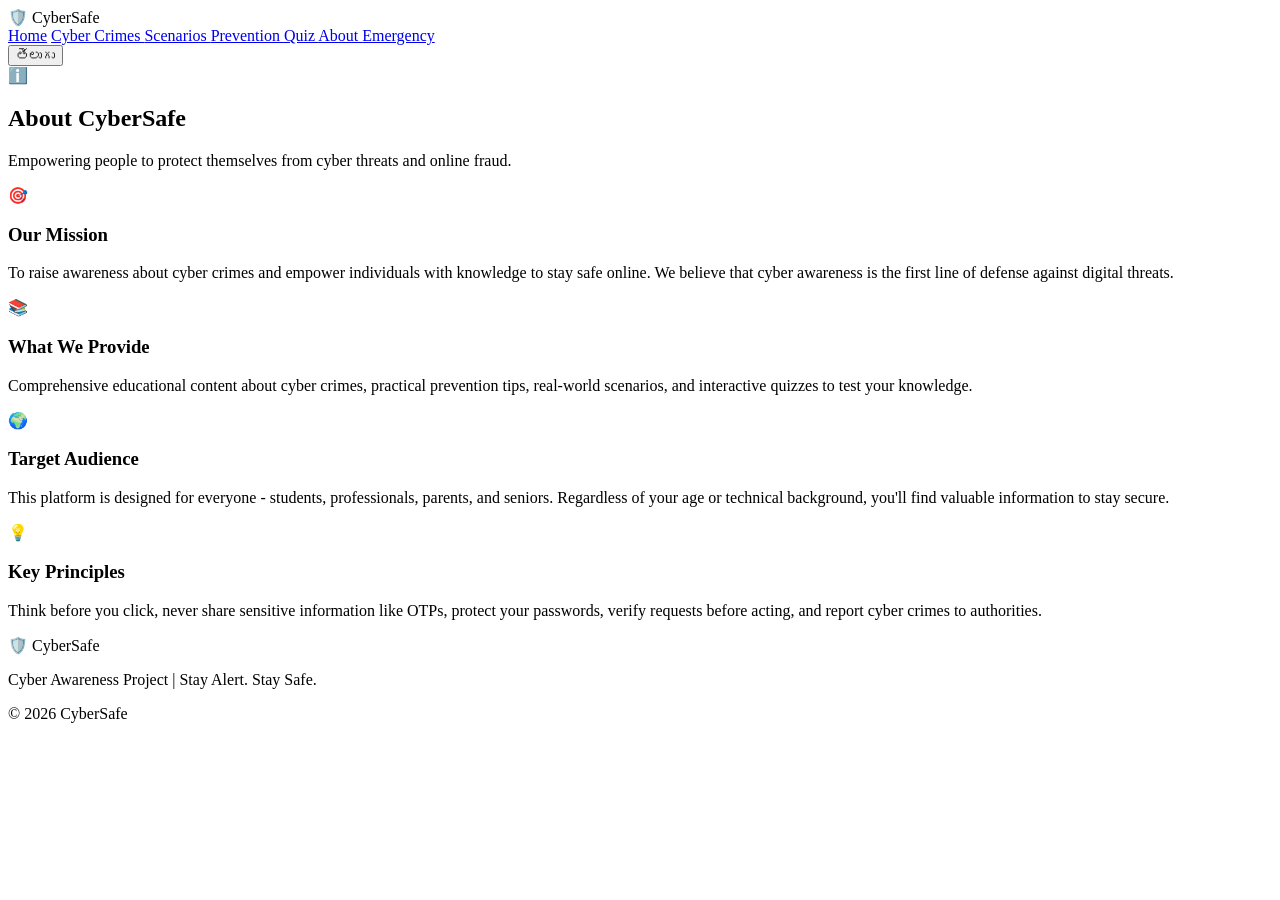
==== about.html @ 2a4e12ca "Add files via upload Initial Cybersafe website" ====
<!DOCTYPE html>
<html lang="en">

<head>

    <meta charset="UTF-8">
    <meta name="viewport" content="width=device-width, initial-scale=1.0">

    <title>CyberSafe | About Us</title>

    <link rel="stylesheet" href="css/style.css">

    <link rel="preconnect" href="https://fonts.googleapis.com">
    <link rel="preconnect" href="https://fonts.gstatic.com" crossorigin>

    <link href="https://fonts.googleapis.com/css2?family=Inter:wght@400;500;600;700;800&display=swap"
          rel="stylesheet">

</head>


<body>

<header class="navbar">

    <div class="logo">🛡️ CyberSafe</div>

    <nav>

        <a href="index.html" data-en="Home" data-te="హోమ్">Home</a>

        <a href="crimes.html"
           data-en="Cyber Crimes"
           data-te="సైబర్ నేరాలు">
            Cyber Crimes
        </a>

        <a href="scenarios.html"
           data-en="Scenarios"
           data-te="సందర్భాలు">
            Scenarios
        </a>

        <a href="prevention.html"
           data-en="Prevention"
           data-te="నివారణ">
            Prevention
        </a>

        <a href="quiz.html"
           data-en="Quiz"
           data-te="క్విజ్">
            Quiz
        </a>

        <a href="about.html"
           data-en="About"
           data-te="గురించి">
            About
        </a>

        <a href="emergency.html"
           data-en="Emergency"
           data-te="ఎమర్జెన్సీ">
            Emergency
        </a>

    </nav>

    <button id="languageBtn" class="language-btn">
        తెలుగు
    </button>

</header>


<main>

<section class="section">

    <div class="section-heading">

        <span>ℹ️</span>

        <h2 data-en="About CyberSafe"
            data-te="సైబర్‌సేఫ్ గురించి">
            About CyberSafe
        </h2>

        <p data-en="Empowering people to protect themselves from cyber threats and online fraud."
           data-te="ప్రజలను సైబర్ ఖतरों మరియు ఆన్‌లైన్ మోసం నుండి రక్షించుకోవడానికి సాధనం చేయడం.">
            Empowering people to protect themselves from cyber threats and online fraud.
        </p>

    </div>


    <div class="crime-grid">


        <div class="crime-card">

            <div class="crime-icon">🎯</div>

            <h3 data-en="Our Mission"
                data-te="మా లక్ష్యం">
                Our Mission
            </h3>

            <p data-en="To raise awareness about cyber crimes and empower individuals with knowledge to stay safe online. We believe that cyber awareness is the first line of defense against digital threats."
               data-te="సైబర్ నేరాల గురించి అవగాహన పెంచి, వ్యక్తులను ఆన్‌లైన్‌లో సురక్షితంగా ఉండటానికి అవసరమైన జ్ఞానం ఇవ్వడం. సైబర్ సందేశానికి డిజిటల్ ఖతरों proti మొదటి సరిహద్దు.">
                To raise awareness about cyber crimes and empower individuals with knowledge to stay safe online. We believe that cyber awareness is the first line of defense against digital threats.
            </p>

        </div>


        <div class="crime-card">

            <div class="crime-icon">📚</div>

            <h3 data-en="What We Provide"
                data-te="మేము ఏమి అందిస్తాము">
                What We Provide
            </h3>

            <p data-en="Comprehensive educational content about cyber crimes, practical prevention tips, real-world scenarios, and interactive quizzes to test your knowledge."
               data-te="సైబర్ నేరాల గురించిన సమగ్ర విద్యా సামగ్రి, ఆచరణాత్మక నివారణ చిట్కాలు, వాస్తవ-ప్రపంచ సందర్భాలు మరియు మీ జ్ఞానాన్ని పరీక్షించడానికి ఇంటరాక్టివ్ క్విజ్‌లు.">
                Comprehensive educational content about cyber crimes, practical prevention tips, real-world scenarios, and interactive quizzes to test your knowledge.
            </p>

        </div>


        <div class="crime-card">

            <div class="crime-icon">🌍</div>

            <h3 data-en="Target Audience"
                data-te="లక్ష్య ప్రేక్షకులు">
                Target Audience
            </h3>

            <p data-en="This platform is designed for everyone - students, professionals, parents, and seniors. Regardless of your age or technical background, you'll find valuable information to stay secure."
               data-te="ఈ ప్లాట్‌ఫారమ్ ప్రతిఒక్కరి కోసం డిజైన్ చేయబడింది - విద్యార్థులు, నిపుణులు, తల్లిదండ్రులు మరియు పెద్దలు. మీ వయస్సు లేదా సాంకేతిక నేపథ్యం ఏదైనా ఉండటం లేదు, సురక్షితంగా ఉండటానికి విలువైన సమాచారం మీరు కనుగొంటారు.">
                This platform is designed for everyone - students, professionals, parents, and seniors. Regardless of your age or technical background, you'll find valuable information to stay secure.
            </p>

        </div>


        <div class="crime-card">

            <div class="crime-icon">💡</div>

            <h3 data-en="Key Principles"
                data-te="ముఖ్య సూత్రాలు">
                Key Principles
            </h3>

            <p data-en="Think before you click, never share sensitive information like OTPs, protect your passwords, verify requests before acting, and report cyber crimes to authorities."
               data-te="క్లిక్ చేసే ముందు ఆలోచించండి, OTP వంటి సున్నితమైన సమాచారాన్ని ఎప్పుడూ పంచుకోవద్దు, మీ పాస్‌వర్డ్‌లను రక్షించండి, చర్య తీసుకునే ముందు అభ్యర్థనలను ధృవీకరించండి మరియు సైబర్ నేరాలను అధికారులకు నివేదించండి.">
                Think before you click, never share sensitive information like OTPs, protect your passwords, verify requests before acting, and report cyber crimes to authorities.
            </p>

        </div>


    </div>

</section>

</main>


<footer>

    <div class="footer-logo">🛡️ CyberSafe</div>

    <p data-en="Cyber Awareness Project | Stay Alert. Stay Safe."
       data-te="సైబర్ అవగాహన ప్రాజెక్ట్ | అప్రమత్తంగా ఉండండి. సురక్షితంగా ఉండండి.">
        Cyber Awareness Project | Stay Alert. Stay Safe.
    </p>

    <p>© 2026 CyberSafe</p>

</footer>


<script src="js/language.js"></script>
<script src="js/main.js"></script>

</body>

</html>
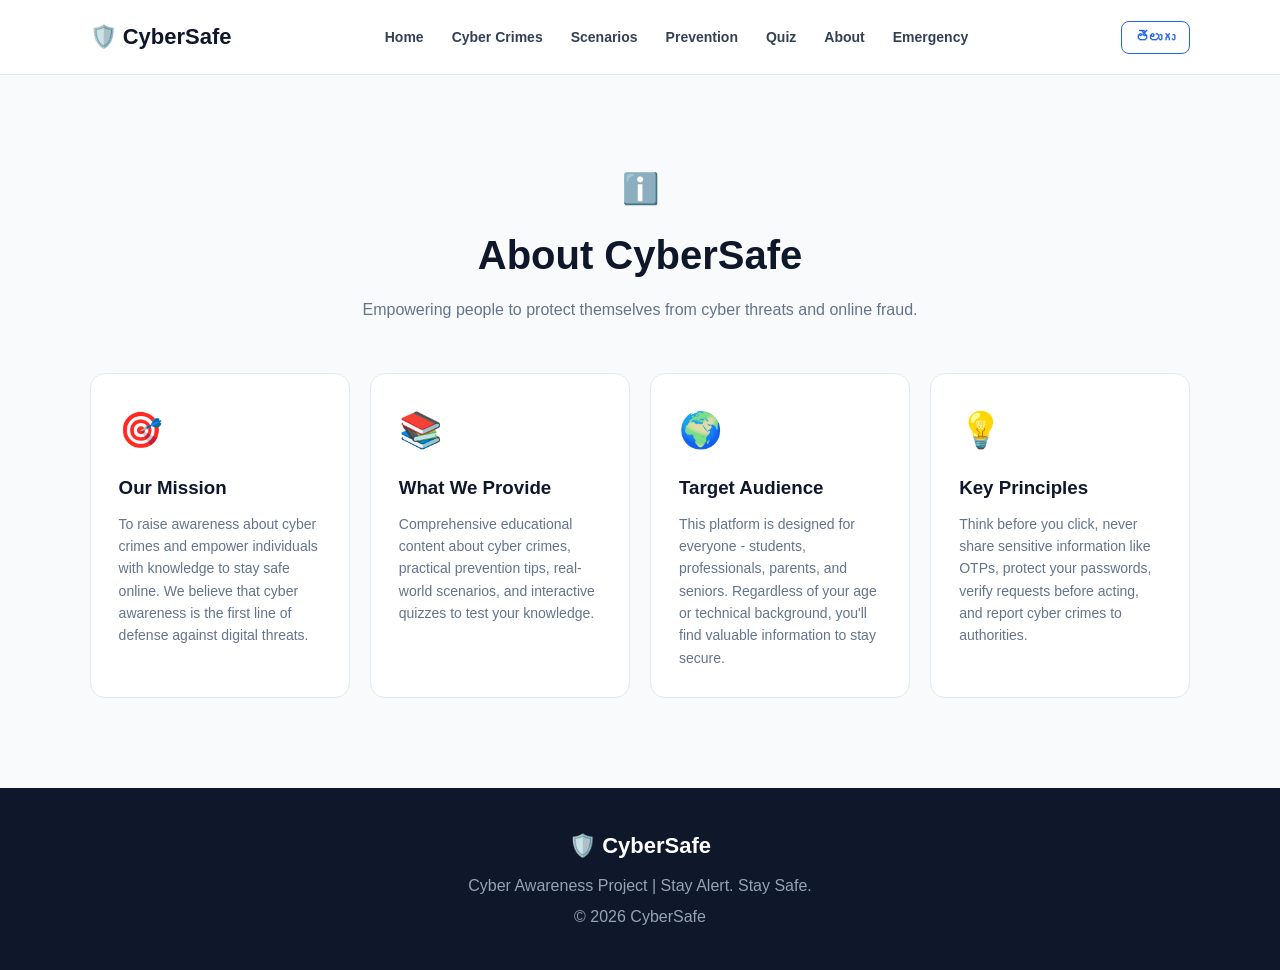
==== commit 8d358431: "Fix HTML formatting issues in about.html" ====
--- a/about.html
+++ b/about.html
@@ -8,7 +8,7 @@
 
     <title>CyberSafe | About Us</title>
 
-    <link rel="stylesheet" href="css/style.css">
+    <link rel="stylesheet" href="style.css">
 
     <link rel="preconnect" href="https://fonts.googleapis.com">
     <link rel="preconnect" href="https://fonts.gstatic.com" crossorigin>
--- a/style.css
+++ b/style.css
@@ -0,0 +1,452 @@
+* {
+    margin: 0;
+    padding: 0;
+    box-sizing: border-box;
+}
+
+:root {
+    --primary: #2563eb;
+    --dark: #0f172a;
+    --dark2: #1e293b;
+    --text: #334155;
+    --light: #f8fafc;
+    --white: #ffffff;
+    --danger: #ef4444;
+    --border: #e2e8f0;
+}
+
+body {
+    font-family: "Inter", sans-serif;
+    background: #f8fafc;
+    color: var(--text);
+    line-height: 1.6;
+}
+
+a {
+    text-decoration: none;
+    color: inherit;
+}
+
+
+/* NAVBAR */
+
+.navbar {
+    height: 75px;
+    background: white;
+    display: flex;
+    align-items: center;
+    justify-content: space-between;
+    padding: 0 7%;
+    border-bottom: 1px solid var(--border);
+    position: sticky;
+    top: 0;
+    z-index: 1000;
+}
+
+.logo {
+    font-size: 22px;
+    font-weight: 800;
+    color: var(--dark);
+}
+
+.logo span {
+    margin-right: 6px;
+}
+
+.navbar nav {
+    display: flex;
+    gap: 28px;
+}
+
+.navbar nav a {
+    font-size: 14px;
+    font-weight: 600;
+    transition: 0.3s;
+}
+
+.navbar nav a:hover {
+    color: var(--primary);
+}
+
+.language-btn {
+    border: 1px solid var(--primary);
+    background: white;
+    color: var(--primary);
+    padding: 8px 14px;
+    border-radius: 8px;
+    cursor: pointer;
+    font-weight: 600;
+}
+
+
+/* HERO */
+
+.hero {
+    min-height: 650px;
+    padding: 80px 7%;
+    display: flex;
+    align-items: center;
+    justify-content: space-between;
+    background:
+        radial-gradient(circle at 80% 30%, #dbeafe, transparent 30%),
+        #f8fafc;
+}
+
+.hero-content {
+    max-width: 650px;
+}
+
+.badge {
+    display: inline-block;
+    background: #dbeafe;
+    color: #1d4ed8;
+    padding: 8px 15px;
+    border-radius: 30px;
+    font-size: 13px;
+    font-weight: 600;
+    margin-bottom: 25px;
+}
+
+.hero h1 {
+    font-size: clamp(45px, 6vw, 78px);
+    line-height: 1.05;
+    color: var(--dark);
+    margin-bottom: 25px;
+    font-weight: 800;
+}
+
+.hero p {
+    font-size: 18px;
+    max-width: 600px;
+    margin-bottom: 35px;
+    color: #64748b;
+}
+
+.hero-buttons {
+    display: flex;
+    gap: 15px;
+}
+
+.btn {
+    display: inline-block;
+    padding: 13px 22px;
+    border-radius: 9px;
+    font-weight: 600;
+    transition: 0.3s;
+}
+
+.btn:hover {
+    transform: translateY(-3px);
+}
+
+.primary {
+    background: var(--primary);
+    color: white;
+}
+
+.secondary {
+    border: 1px solid var(--border);
+    background: white;
+}
+
+.light {
+    background: white;
+    color: #1d4ed8;
+}
+
+
+/* HERO VISUAL */
+
+.hero-visual {
+    width: 420px;
+    height: 420px;
+    position: relative;
+    display: flex;
+    align-items: center;
+    justify-content: center;
+}
+
+.shield {
+    width: 220px;
+    height: 250px;
+    background: linear-gradient(145deg, #2563eb, #1e40af);
+    clip-path: polygon(
+        50% 0%,
+        90% 15%,
+        90% 55%,
+        75% 80%,
+        50% 100%,
+        25% 80%,
+        10% 55%,
+        10% 15%
+    );
+    display: flex;
+    justify-content: center;
+    align-items: center;
+    font-size: 85px;
+    filter: drop-shadow(0 20px 30px rgba(37, 99, 235, 0.3));
+}
+
+.floating-card {
+    position: absolute;
+    background: white;
+    padding: 13px 17px;
+    border-radius: 12px;
+    box-shadow: 0 10px 30px rgba(15, 23, 42, 0.12);
+    font-size: 13px;
+    font-weight: 600;
+}
+
+.card-one {
+    top: 40px;
+    left: 0;
+}
+
+.card-two {
+    right: 0;
+    top: 130px;
+}
+
+.card-three {
+    bottom: 40px;
+    left: 40px;
+}
+
+
+/* STATS */
+
+.stats {
+    background: var(--dark);
+    color: white;
+    display: grid;
+    grid-template-columns: repeat(4, 1fr);
+    padding: 35px 7%;
+    gap: 25px;
+}
+
+.stat {
+    border-right: 1px solid #334155;
+    padding-left: 20px;
+}
+
+.stat:last-child {
+    border: none;
+}
+
+.stat h2 {
+    font-size: 30px;
+    color: #60a5fa;
+}
+
+.stat p {
+    color: #cbd5e1;
+}
+
+
+/* SECTIONS */
+
+.section {
+    padding: 90px 7%;
+}
+
+.section-heading {
+    text-align: center;
+    max-width: 700px;
+    margin: auto;
+    margin-bottom: 50px;
+}
+
+.section-heading span {
+    font-size: 30px;
+}
+
+.section-heading h2 {
+    font-size: 40px;
+    color: var(--dark);
+    margin: 10px 0;
+}
+
+.section-heading p {
+    color: #64748b;
+}
+
+
+/* CRIME CARDS */
+
+.crime-grid {
+    display: grid;
+    grid-template-columns: repeat(4, 1fr);
+    gap: 20px;
+}
+
+.crime-card {
+    background: white;
+    padding: 28px;
+    border: 1px solid var(--border);
+    border-radius: 15px;
+    transition: 0.3s;
+}
+
+.crime-card:hover {
+    transform: translateY(-8px);
+    box-shadow: 0 15px 35px rgba(15, 23, 42, 0.1);
+}
+
+.crime-icon {
+    font-size: 35px;
+    margin-bottom: 15px;
+}
+
+.crime-card h3 {
+    color: var(--dark);
+    margin-bottom: 10px;
+}
+
+.crime-card p {
+    font-size: 14px;
+    color: #64748b;
+}
+
+.center-button {
+    text-align: center;
+    margin-top: 40px;
+}
+
+
+/* WARNING */
+
+.warning-section {
+    margin: 30px 7% 80px;
+    background: linear-gradient(120deg, #1d4ed8, #2563eb);
+    color: white;
+    border-radius: 20px;
+    padding: 40px;
+    display: flex;
+    align-items: center;
+    gap: 25px;
+}
+
+.warning-icon {
+    font-size: 45px;
+}
+
+.warning-section h2 {
+    font-size: 25px;
+}
+
+.warning-section p {
+    opacity: 0.9;
+}
+
+.warning-section .btn {
+    margin-left: auto;
+}
+
+
+/* FOOTER */
+
+footer {
+    background: var(--dark);
+    color: white;
+    padding: 40px 7%;
+    text-align: center;
+}
+
+.footer-logo {
+    font-size: 22px;
+    font-weight: 800;
+    margin-bottom: 10px;
+}
+
+footer p {
+    color: #94a3b8;
+    margin-top: 5px;
+}
+
+
+/* RESPONSIVE */
+
+@media (max-width: 1000px) {
+
+    .navbar nav {
+        gap: 12px;
+    }
+
+    .hero {
+        flex-direction: column;
+        text-align: center;
+    }
+
+    .hero p {
+        margin-left: auto;
+        margin-right: auto;
+    }
+
+    .hero-buttons {
+        justify-content: center;
+    }
+
+    .hero-visual {
+        margin-top: 50px;
+    }
+
+    .crime-grid {
+        grid-template-columns: repeat(2, 1fr);
+    }
+
+    .stats {
+        grid-template-columns: repeat(2, 1fr);
+    }
+}
+
+
+@media (max-width: 700px) {
+
+    .navbar {
+        padding: 0 20px;
+    }
+
+    .navbar nav {
+        display: none;
+    }
+
+    .hero {
+        padding: 60px 20px;
+    }
+
+    .hero h1 {
+        font-size: 48px;
+    }
+
+    .hero-visual {
+        transform: scale(0.8);
+    }
+
+    .crime-grid {
+        grid-template-columns: 1fr;
+    }
+
+    .stats {
+        grid-template-columns: 1fr;
+    }
+
+    .stat {
+        border-right: none;
+        border-bottom: 1px solid #334155;
+        padding: 15px;
+    }
+
+    .warning-section {
+        margin: 20px;
+        flex-direction: column;
+        text-align: center;
+    }
+
+    .warning-section .btn {
+        margin: 10px 0 0;
+    }
+
+    .section {
+        padding: 60px 20px;
+    }
+}
